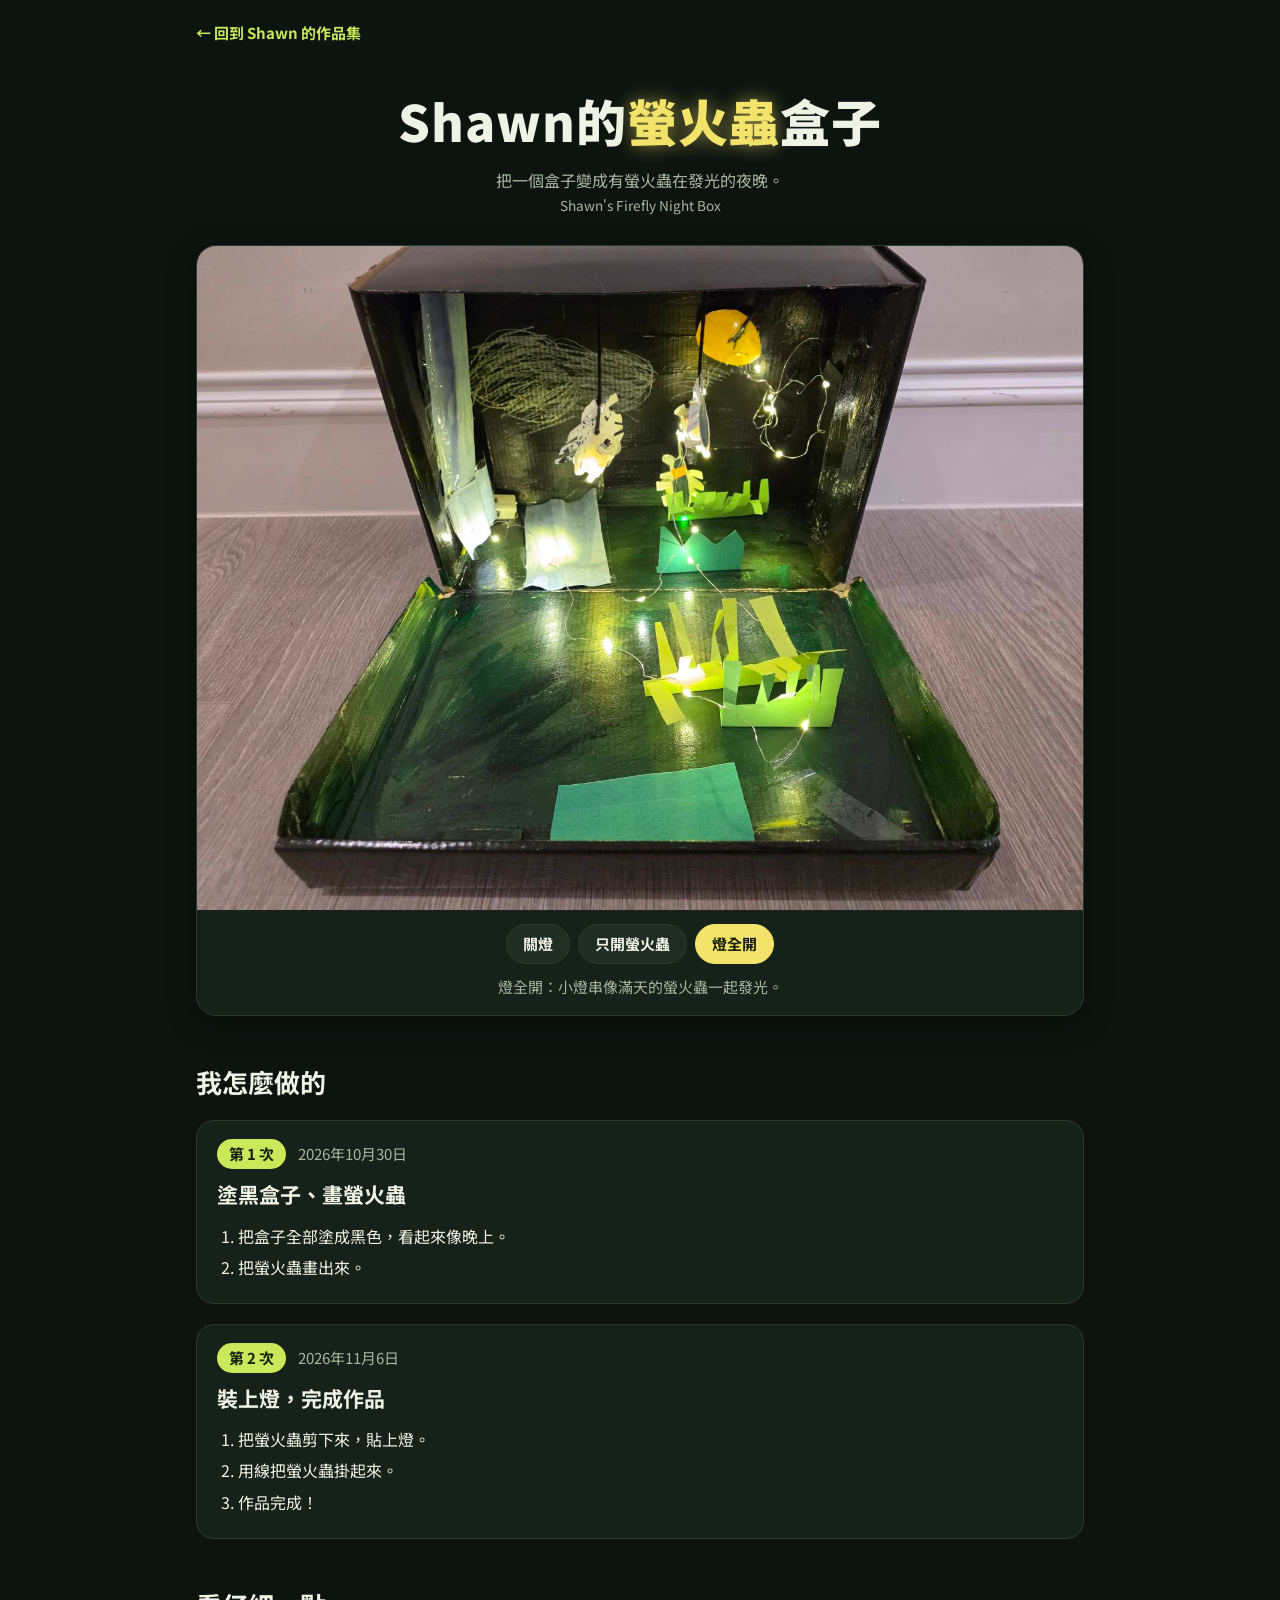
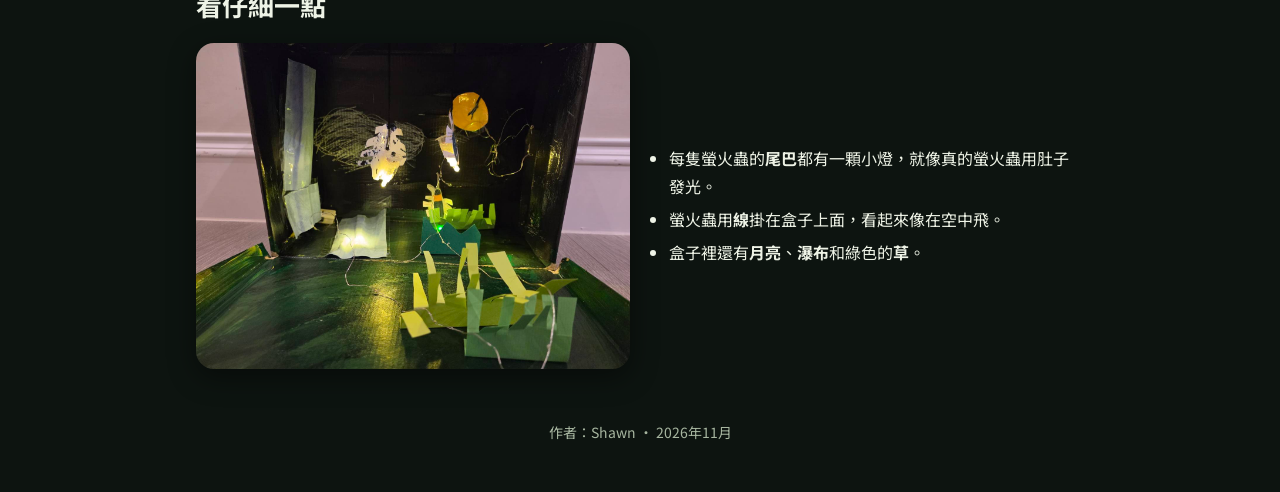
==== firefly/index.html @ 8f24e593 "Add firefly night box project Co-Authored-By: Claude Opus 5.5 <noreply@anthropic.com>" ====
<!doctype html>
<html lang="zh-Hant">
<head>
<meta charset="utf-8">
<meta name="viewport" content="width=device-width, initial-scale=1, viewport-fit=cover">
<title>Shawn的螢火蟲盒子</title>
<link rel="preconnect" href="https://fonts.googleapis.com">
<link href="https://fonts.googleapis.com/css2?family=Noto+Sans+TC:wght@400;700;900&display=swap" rel="stylesheet">
<link rel="stylesheet" href="../style.css">
<style>
  /* A night page: this project is a dark box lit by fireflies, so it stays dark in both themes */
  :root {
    --bg: #0d1410; --card: #16211a; --ink: #eef3e6; --muted: #a7b6a0;
    --green: #c9e85a; --on-green: #18210c; --green-soft: #1f2d22; --line: #2b3b2e;
    --glow: #f4e36b;
    --shadow: 0 8px 28px rgba(0,0,0,.45);
    color-scheme: dark;
  }

  header { text-align: center; padding-block: 24px 28px; }
  h1 { font-size: clamp(30px, 7vw, 50px); font-weight: 900; margin: 8px 0 4px; letter-spacing: .02em; text-wrap: balance; }
  h1 span { color: var(--glow); text-shadow: 0 0 18px rgba(244, 227, 107, .55); }
  .sub { color: var(--muted); margin: 0; }
  .en { display: block; font-size: .85em; }

  .stage { background: var(--card); border: 1px solid var(--line); border-radius: 20px; overflow: hidden; box-shadow: var(--shadow); margin-bottom: 44px; }
  .stage-img { position: relative; aspect-ratio: 4 / 3; max-width: 100%; background: #000; }
  .stage-img img { position: absolute; inset: 0; width: 100%; height: 100%; object-fit: cover; opacity: 0; transition: opacity .6s ease; }
  .stage-img img.on { opacity: 1; }
  @media (prefers-reduced-motion: reduce) { .stage-img img { transition: none; } }
  .switches { display: flex; flex-wrap: wrap; gap: 8px; padding: 14px 16px 6px; justify-content: center; }
  .switches button {
    font: inherit; font-weight: 700; font-size: 15px; color: var(--ink); background: var(--green-soft);
    border: 1px solid var(--line); border-radius: 999px; padding: 6px 16px; cursor: pointer;
  }
  .switches button[aria-pressed="true"] { background: var(--glow); color: var(--on-green); border-color: var(--glow); }
  .switches button:focus-visible { outline: 3px solid var(--glow); outline-offset: 2px; }
  .stage-caption { text-align: center; color: var(--muted); margin: 4px 16px 16px; font-size: 15px; min-height: 1.7em; }

  .steps { display: grid; gap: 20px; margin-bottom: 44px; }
  .step { background: var(--card); border: 1px solid var(--line); border-radius: 18px; padding: 18px 20px; display: grid; gap: 6px; }
  .step-head { display: flex; flex-wrap: wrap; align-items: baseline; gap: 4px 12px; }
  .badge { background: var(--green); color: var(--on-green); font-weight: 700; border-radius: 999px; padding: 2px 12px; font-size: 15px; }
  .date { color: var(--muted); font-size: 15px; }
  .step h3 { margin: 4px 0 0; font-size: 21px; width: 100%; }
  .step ol { margin: 0; padding-left: 1.3em; }
  .step li { margin: 4px 0; }

  .closeup { display: grid; grid-template-columns: repeat(auto-fit, minmax(260px, 1fr)); gap: 20px; align-items: center; margin-bottom: 44px; }
  .closeup img { width: 100%; max-width: 100%; border-radius: 18px; display: block; box-shadow: var(--shadow); }
  .closeup ul { margin: 0; padding-left: 1.2em; }
  .closeup li { margin: 6px 0; }
</style>
</head>
<body>
<div class="wrap">
  <nav class="back"><a href="../">← 回到 Shawn 的作品集</a></nav>

  <header>
    <h1>Shawn的<span>螢火蟲</span>盒子</h1>
    <p class="sub">把一個盒子變成有螢火蟲在發光的夜晚。
      <span class="en">Shawn's Firefly Night Box</span></p>
  </header>

  <section class="stage" aria-label="作品照片">
    <div class="stage-img">
      <img src="photos/all-on.jpg" alt="燈全部打開的螢火蟲盒子，小燈串在草地和天空閃閃發亮" class="on" data-key="all">
      <img src="photos/fireflies-on.jpg" alt="只有螢火蟲亮燈的盒子，三隻螢火蟲在黑暗中發光" data-key="fireflies">
      <img src="photos/lights-off.jpg" alt="燈關掉的螢火蟲盒子，可以看清楚月亮、瀑布、草和螢火蟲" data-key="off">
    </div>
    <div class="switches" role="group" aria-label="切換燈光">
      <button type="button" data-show="off" aria-pressed="false">關燈</button>
      <button type="button" data-show="fireflies" aria-pressed="false">只開螢火蟲</button>
      <button type="button" data-show="all" aria-pressed="true">燈全開</button>
    </div>
    <p class="stage-caption" id="caption" aria-live="polite">燈全開：小燈串像滿天的螢火蟲一起發光。</p>
  </section>

  <h2>我怎麼做的</h2>
  <div class="steps">
    <article class="step">
      <div class="step-head">
        <span class="badge">第 1 次</span><span class="date">2026年10月30日</span>
        <h3>塗黑盒子、畫螢火蟲</h3>
      </div>
      <ol>
        <li>把盒子全部塗成黑色，看起來像晚上。</li>
        <li>把螢火蟲畫出來。</li>
      </ol>
    </article>
    <article class="step">
      <div class="step-head">
        <span class="badge">第 2 次</span><span class="date">2026年11月6日</span>
        <h3>裝上燈，完成作品</h3>
      </div>
      <ol>
        <li>把螢火蟲剪下來，貼上燈。</li>
        <li>用線把螢火蟲掛起來。</li>
        <li>作品完成！</li>
      </ol>
    </article>
  </div>

  <h2>看仔細一點</h2>
  <section class="closeup">
    <img src="photos/closeup.jpg" alt="螢火蟲近照：剪下來的螢火蟲用線掛著，尾巴的燈亮起來" loading="lazy">
    <ul>
      <li>每隻螢火蟲的<b>尾巴</b>都有一顆小燈，就像真的螢火蟲用肚子發光。</li>
      <li>螢火蟲用<b>線</b>掛在盒子上面，看起來像在空中飛。</li>
      <li>盒子裡還有<b>月亮</b>、<b>瀑布</b>和綠色的<b>草</b>。</li>
    </ul>
  </section>

  <footer>作者：Shawn · 2026年11月</footer>
</div>

<script>
  const captions = {
    off: '關燈：可以看清楚月亮、瀑布、草和螢火蟲。',
    fireflies: '只開螢火蟲：三隻螢火蟲在黑黑的夜裡發光。',
    all: '燈全開：小燈串像滿天的螢火蟲一起發光。'
  };
  const imgs = document.querySelectorAll('.stage-img img');
  const btns = document.querySelectorAll('.switches button');
  const cap = document.getElementById('caption');
  btns.forEach(btn => btn.addEventListener('click', () => {
    const key = btn.dataset.show;
    imgs.forEach(img => img.classList.toggle('on', img.dataset.key === key));
    btns.forEach(b => b.setAttribute('aria-pressed', String(b === btn)));
    cap.textContent = captions[key];
  }));
</script>
</body>
</html>
---- style.css ----
/* Shared styles for every page on Shawn's site */
:root {
  --bg: #f6f8ef;
  --card: #ffffff;
  --ink: #24301f;
  --muted: #5f6b58;
  --green: #3f8f3a;
  --on-green: #ffffff;
  --green-soft: #e3f0d6;
  --line: #d5e2c4;
  --shadow: 0 6px 20px rgba(40, 70, 30, .10);
  --font: "Noto Sans TC", "PingFang TC", "Microsoft JhengHei", system-ui, sans-serif;
}
@media (prefers-color-scheme: dark) {
  :root {
    --bg: #151a13; --card: #1f261c; --ink: #e8efe0; --muted: #a9b5a0;
    --green: #7cc76f; --on-green: #12200f; --green-soft: #26331f; --line: #33412c;
    --shadow: 0 6px 20px rgba(0,0,0,.35);
    color-scheme: dark;
  }
}
* { box-sizing: border-box; }
body {
  margin: 0; background: var(--bg); color: var(--ink);
  font-family: var(--font); font-size: 16px; line-height: 1.7;
}
img { max-width: 100%; }
.wrap {
  max-width: 920px; margin: 0 auto;
  padding-left: max(16px, env(safe-area-inset-left, 0px));
  padding-right: max(16px, env(safe-area-inset-right, 0px));
}
a { color: var(--green); }
a:focus-visible { outline: 3px solid var(--green); outline-offset: 3px; border-radius: 4px; }
h2 { font-size: 26px; margin: 0 0 16px; text-wrap: balance; }
.back { padding-block: 20px 0; font-size: 15px; }
.back a { text-decoration: none; font-weight: 700; }
.back a:hover { text-decoration: underline; }
footer { text-align: center; color: var(--muted); padding-block: 8px 48px; font-size: 14px; }
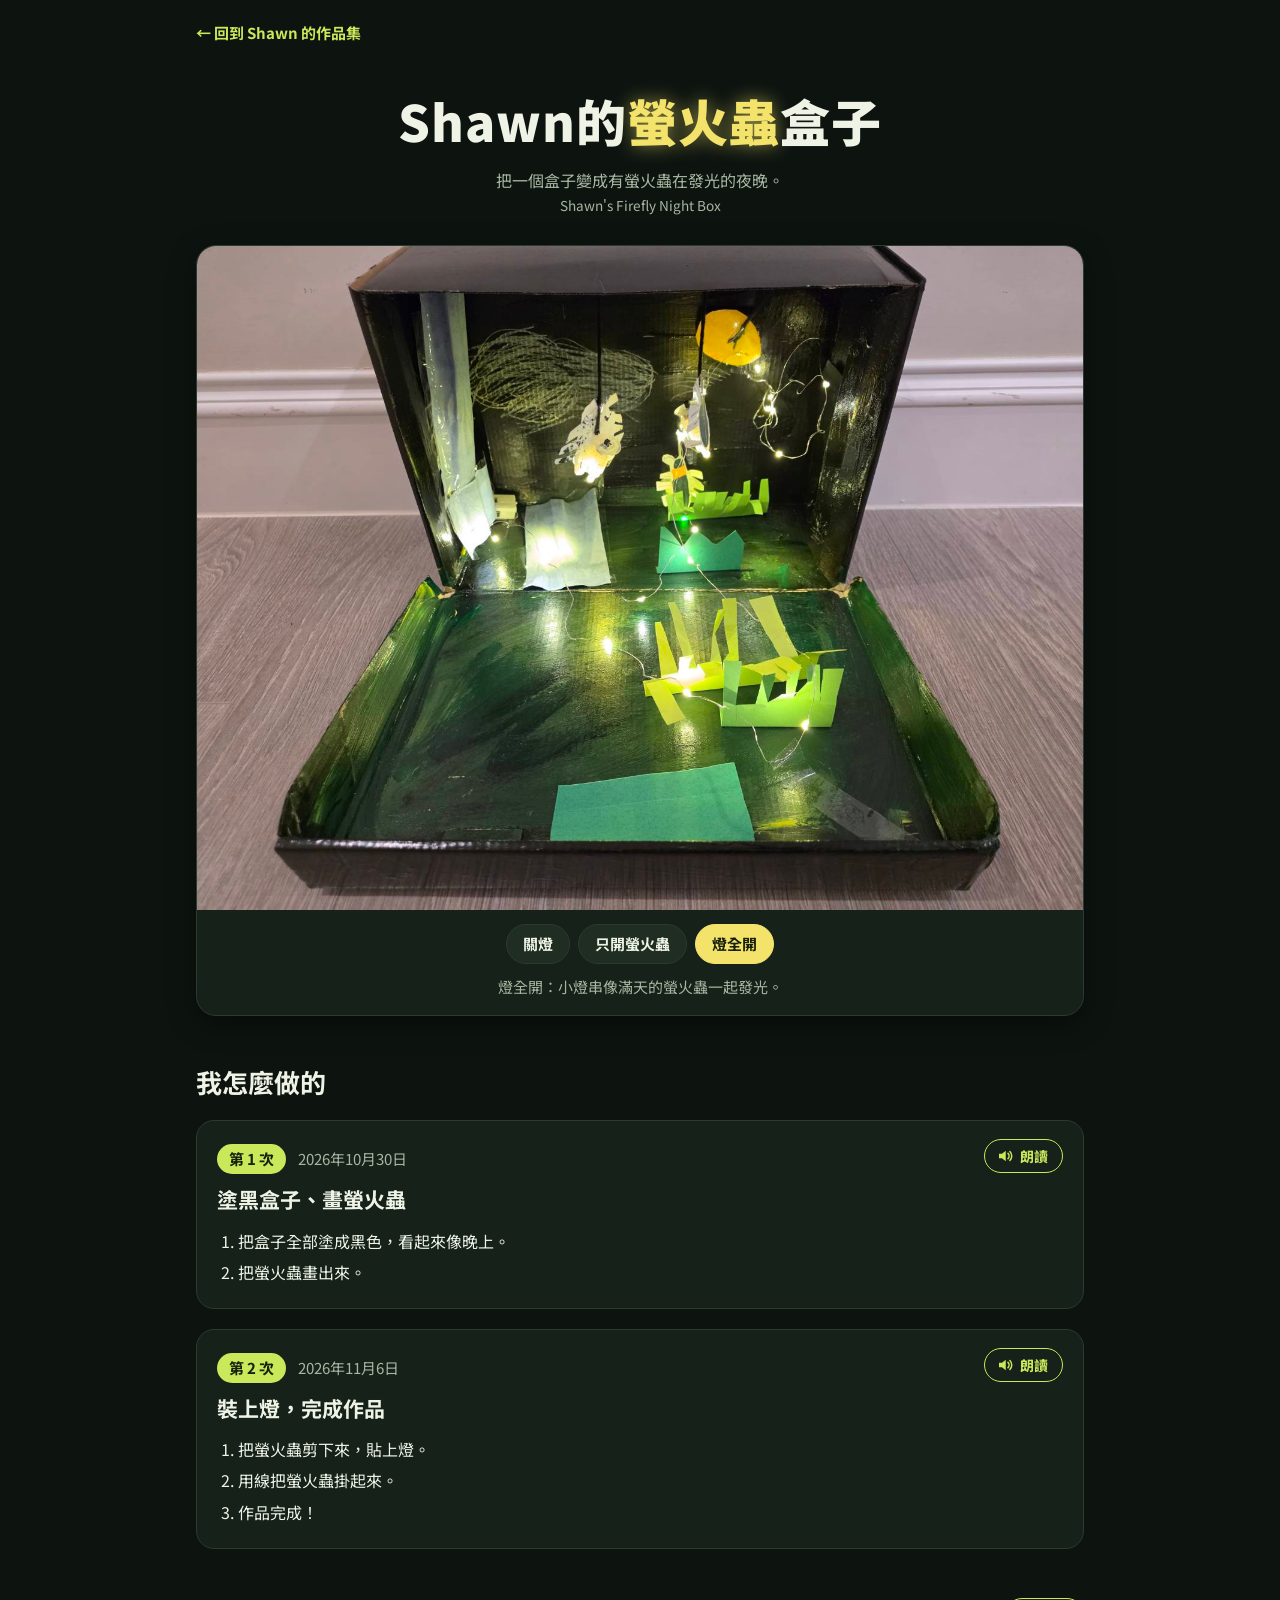
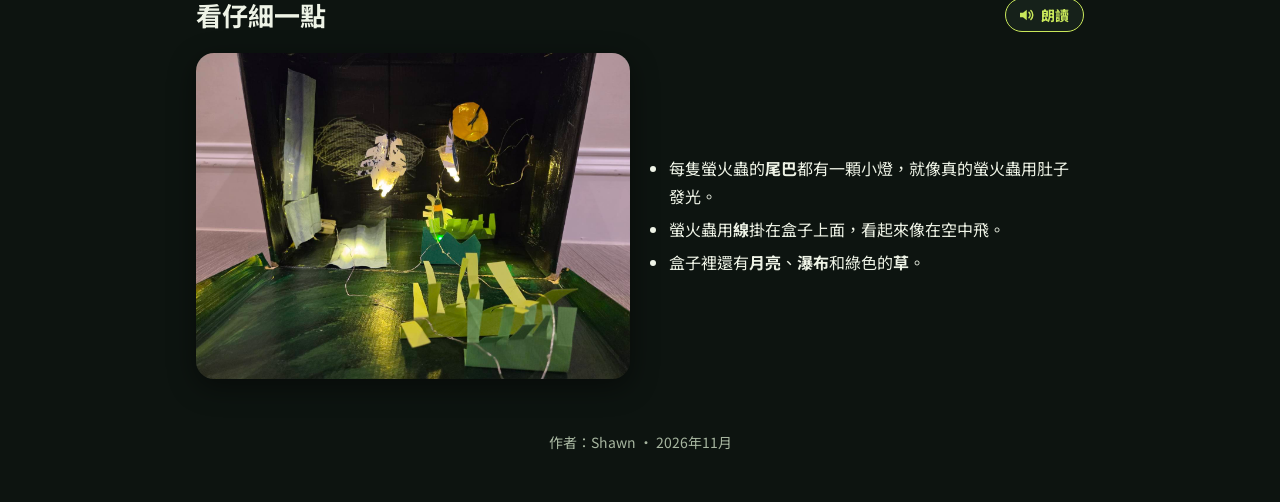
==== commit 5e95887f: "Add read-aloud buttons to text-heavy sections Co-Authored-By: Claude Opus 5.5 <noreply@anthropic.com" ====
--- a/firefly/index.html
+++ b/firefly/index.html
@@ -78,9 +78,10 @@
 
   <h2>我怎麼做的</h2>
   <div class="steps">
-    <article class="step">
+    <article class="step" data-read>
       <div class="step-head">
         <span class="badge">第 1 次</span><span class="date">2026年10月30日</span>
+        <span class="read-slot"></span>
         <h3>塗黑盒子、畫螢火蟲</h3>
       </div>
       <ol>
@@ -88,9 +89,10 @@
         <li>把螢火蟲畫出來。</li>
       </ol>
     </article>
-    <article class="step">
+    <article class="step" data-read>
       <div class="step-head">
         <span class="badge">第 2 次</span><span class="date">2026年11月6日</span>
+        <span class="read-slot"></span>
         <h3>裝上燈，完成作品</h3>
       </div>
       <ol>
@@ -101,7 +103,8 @@
     </article>
   </div>
 
-  <h2>看仔細一點</h2>
+  <div data-read>
+  <div class="heading-row"><h2>看仔細一點</h2><span class="read-slot"></span></div>
   <section class="closeup">
     <img src="photos/closeup.jpg" alt="螢火蟲近照：剪下來的螢火蟲用線掛著，尾巴的燈亮起來" loading="lazy">
     <ul>
@@ -110,6 +113,7 @@
       <li>盒子裡還有<b>月亮</b>、<b>瀑布</b>和綠色的<b>草</b>。</li>
     </ul>
   </section>
+  </div>
 
   <footer>作者：Shawn · 2026年11月</footer>
 </div>
@@ -130,5 +134,6 @@
     cap.textContent = captions[key];
   }));
 </script>
+<script src="../read-aloud.js"></script>
 </body>
 </html>
--- a/style.css
+++ b/style.css
@@ -36,4 +36,19 @@
 .back { padding-block: 20px 0; font-size: 15px; }
 .back a { text-decoration: none; font-weight: 700; }
 .back a:hover { text-decoration: underline; }
+/* Read-aloud button (read-aloud.js) */
+.read-slot { margin-left: auto; display: inline-flex; }
+.read-btn {
+  display: inline-flex; align-items: center; gap: 6px;
+  font: inherit; font-size: 14px; font-weight: 700; line-height: 1;
+  color: var(--green); background: var(--card); border: 1.5px solid var(--green);
+  border-radius: 999px; padding: 7px 14px 7px 11px; cursor: pointer;
+}
+.read-btn:hover { background: var(--green-soft); }
+.read-btn:focus-visible { outline: 3px solid var(--green); outline-offset: 2px; }
+.reading .read-btn { background: var(--green); color: var(--on-green); }
+.reading { outline: 3px solid var(--green); outline-offset: 4px; }
+.heading-row { display: flex; flex-wrap: wrap; align-items: center; gap: 8px 12px; margin: 0 0 16px; }
+.heading-row h2 { margin: 0; }
+
 footer { text-align: center; color: var(--muted); padding-block: 8px 48px; font-size: 14px; }
